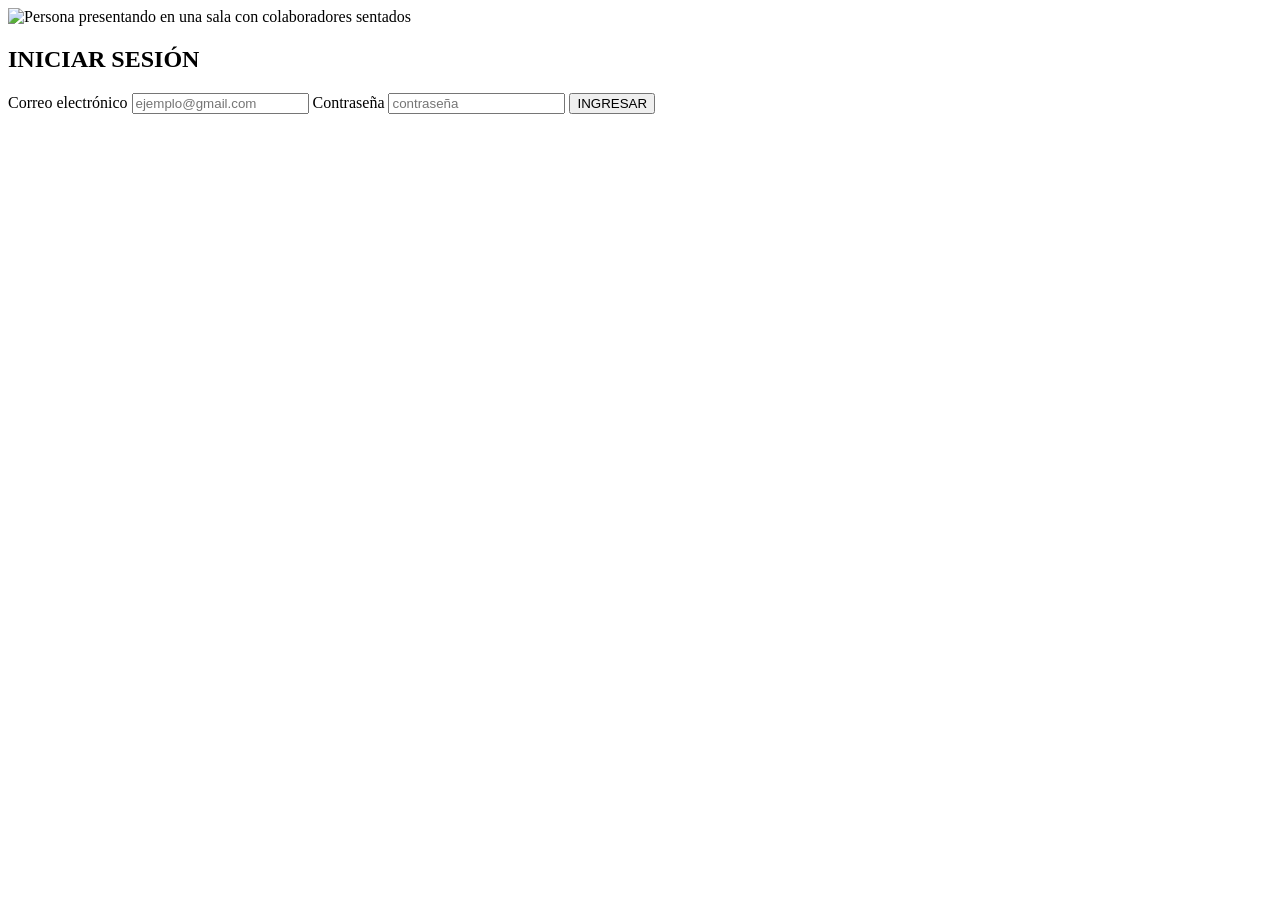
==== index.html @ b23589d6 "Add files via upload" ====
<!DOCTYPE html>
<html lang="es">
<head>
  <meta charset="UTF-8">
  <meta name="viewport" content="width=device-width, initial-scale=1">
  <meta name="theme-color" content="#2347F5">
  <title>Control de asistencia</title>

  <!-- Tipografía Lexend (si no carga, se usa una fuente del sistema) -->
  <link rel="preconnect" href="https://fonts.googleapis.com">
  <link rel="preconnect" href="https://fonts.gstatic.com" crossorigin>
  <link rel="stylesheet" href="https://fonts.googleapis.com/css2?family=Lexend:wght@400;600;700&display=swap">

  <!-- Estilos y script en archivos aparte -->
   
  <link rel="stylesheet" href="assets/css/images/login.css">
  <!-- <script src="assets/css/css/js/mein.js" defer></script> -->
  <script src="assets/css/css/js/mein.js"></script>
</head>
<body>

  <!-- PANTALLA 1: Inicio de sesión -->
  <section class="pantalla-sesion" id="sesion">

    <!-- Foto de la sala (para usar la de Figma: cambia el src por img/foto-sala.jpg) -->
    <img class="foto-sala" src="assets/css/images/imagen.png" alt="Persona presentando en una sala con colaboradores sentados">

    <!-- Formulario de inicio de sesión -->
    <form class="formulario-sesion">

      <!-- Título del formulario -->
      <h2 class="titulo-sesion">INICIAR SESIÓN</h2>

      <!-- Correo electrónico -->
      <label class="etiqueta-correo" for="correo">Correo electrónico</label>
      <input class="campo-correo" id="correo" type="email" placeholder="ejemplo@gmail.com" autocomplete="email" required>

      <!-- Contraseña -->
      <label class="etiqueta-contrasena" for="contrasena">Contraseña</label>
      <input class="campo-contrasena" id="contrasena" type="password" placeholder="contraseña" autocomplete="current-password" required>

      <!-- Botón para ingresar -->
      <button class="boton-ingresar" type="submit">INGRESAR</button>
    </form>
  </section>

  <!-- PANTALLA 2: Panel de inicio -->
  <section class="pantalla-panel" id="panel" hidden>

    <!-- Franja superior con el botón de la esquina -->
    <header class="cabecera-panel">
      <!-- Botón de la esquina (cierra la sesión) -->
      <button class="boton-esquina" type="button" aria-label="Cerrar sesión"></button>
    </header>

    <!-- Tarjeta: Trabajadores -->
    <article class="tarjeta-trabajadores">
      <img class="icono-trabajadores" src="img/icono-trabajadores.svg" alt="">
      <span class="texto-trabajadores">Trabajadores</span>
    </article>

    <!-- Tarjeta: Tardanzas -->
    <article class="tarjeta-tardanzas">
      <img class="icono-tardanzas" src="img/icono-tardanzas.svg" alt="">
      <span class="texto-tardanzas">Tardanzas</span>
    </article>

    <!-- Tarjeta: Presentes -->
    <article class="tarjeta-presentes">
      <img class="icono-presentes" src="img/icono-presentes.svg" alt="">
      <span class="texto-presentes">Presentes</span>
    </article>

    <!-- Tarjeta: Faltaron -->
    <article class="tarjeta-faltaron">
      <img class="icono-faltaron" src="img/icono-faltaron.svg" alt="">
      <span class="texto-faltaron">Faltaron</span>
    </article>

    <!-- Barra ancha para marcar asistencia con el rostro -->
    <a class="barra-seleccion" href="#rostro">
      <img class="icono-barra" src="img/icono-rostro.svg" alt="">
      <span class="texto-marcar">Marcar asistencia</span>
      <small class="subtexto-marcar">Rápido</small>
      <span class="flecha-barra" aria-hidden="true">›</span>
    </a>

    <!-- Barra de navegación inferior -->
    <nav class="barra-navegacion">
      <!-- Enlace: Inicio -->
      <a class="enlace-inicio" href="#panel" aria-current="page">
        <img class="icono-inicio" src="img/icono-inicio.svg" alt="">
        <span class="nombre-inicio">Inicio</span>
      </a>
      <!-- Enlace: Trabajadores -->
      <a class="enlace-trabajadores" href="#registro">
        <img class="icono-personas" src="img/icono-personas.svg" alt="">
        <span class="nombre-personas">Trabajadores</span>
      </a>
      <!-- Enlace: Asistencia -->
      <a class="enlace-asistencia" href="#registro">
        <img class="icono-reloj" src="img/icono-reloj.svg" alt="">
        <span class="nombre-asistencia">Asistencia</span>
      </a>
    </nav>
  </section>

  <!-- PANTALLA 3: Escaneo de rostro -->
  <section class="pantalla-rostro" id="rostro" hidden>

    <!-- Barra verde menta de estado -->
    <div class="barra-estado"></div>

    <!-- Instrucción para el usuario -->
    <p class="texto-instruccion">COLOCA TU ROSTRO EN EL CENTRO</p>

    <!-- Círculo de la cámara (toca o presiona Enter para escanear) -->
    <div class="circulo-camara" role="button" tabindex="0" aria-label="Iniciar escaneo facial">
      <!-- Ícono de rostro con marcos de escaneo -->
      <img class="icono-rostro" src="img/icono-rostro.svg" alt="">
    </div>
  </section>

  <!-- PANTALLA 4: Tabla de asistencia -->
  <section class="pantalla-registro" id="registro" hidden>

    <!-- Tarjeta blanca que contiene la tabla -->
    <div class="tarjeta-registro">

      <!-- Tabla de entradas y salidas -->
      <table class="tabla-asistencia">

        <!-- Cabecera de la tabla -->
        <thead class="cabecera-tabla">
          <tr class="fila-cabecera">
            <th class="titulo-colaborador" scope="col">Colaborador</th>
            <th class="titulo-entrada" scope="col">Entrada</th>
            <th class="titulo-salida" scope="col">Salida</th>
          </tr>
        </thead>

        <!-- Cuerpo de la tabla: 9 filas vacías como en el boceto -->
        <tbody class="cuerpo-tabla">
          <tr class="fila-registro"><td class="celda-colaborador"></td><td class="celda-entrada"></td><td class="celda-salida"></td></tr>
          <tr class="fila-registro"><td class="celda-colaborador"></td><td class="celda-entrada"></td><td class="celda-salida"></td></tr>
          <tr class="fila-registro"><td class="celda-colaborador"></td><td class="celda-entrada"></td><td class="celda-salida"></td></tr>
          <tr class="fila-registro"><td class="celda-colaborador"></td><td class="celda-entrada"></td><td class="celda-salida"></td></tr>
          <tr class="fila-registro"><td class="celda-colaborador"></td><td class="celda-entrada"></td><td class="celda-salida"></td></tr>
          <tr class="fila-registro"><td class="celda-colaborador"></td><td class="celda-entrada"></td><td class="celda-salida"></td></tr>
          <tr class="fila-registro"><td class="celda-colaborador"></td><td class="celda-entrada"></td><td class="celda-salida"></td></tr>
          <tr class="fila-registro"><td class="celda-colaborador"></td><td class="celda-entrada"></td><td class="celda-salida"></td></tr>
          <tr class="fila-registro"><td class="celda-colaborador"></td><td class="celda-entrada"></td><td class="celda-salida"></td></tr>
        </tbody>
      </table>
    </div>
  </section>

</body>
</html>
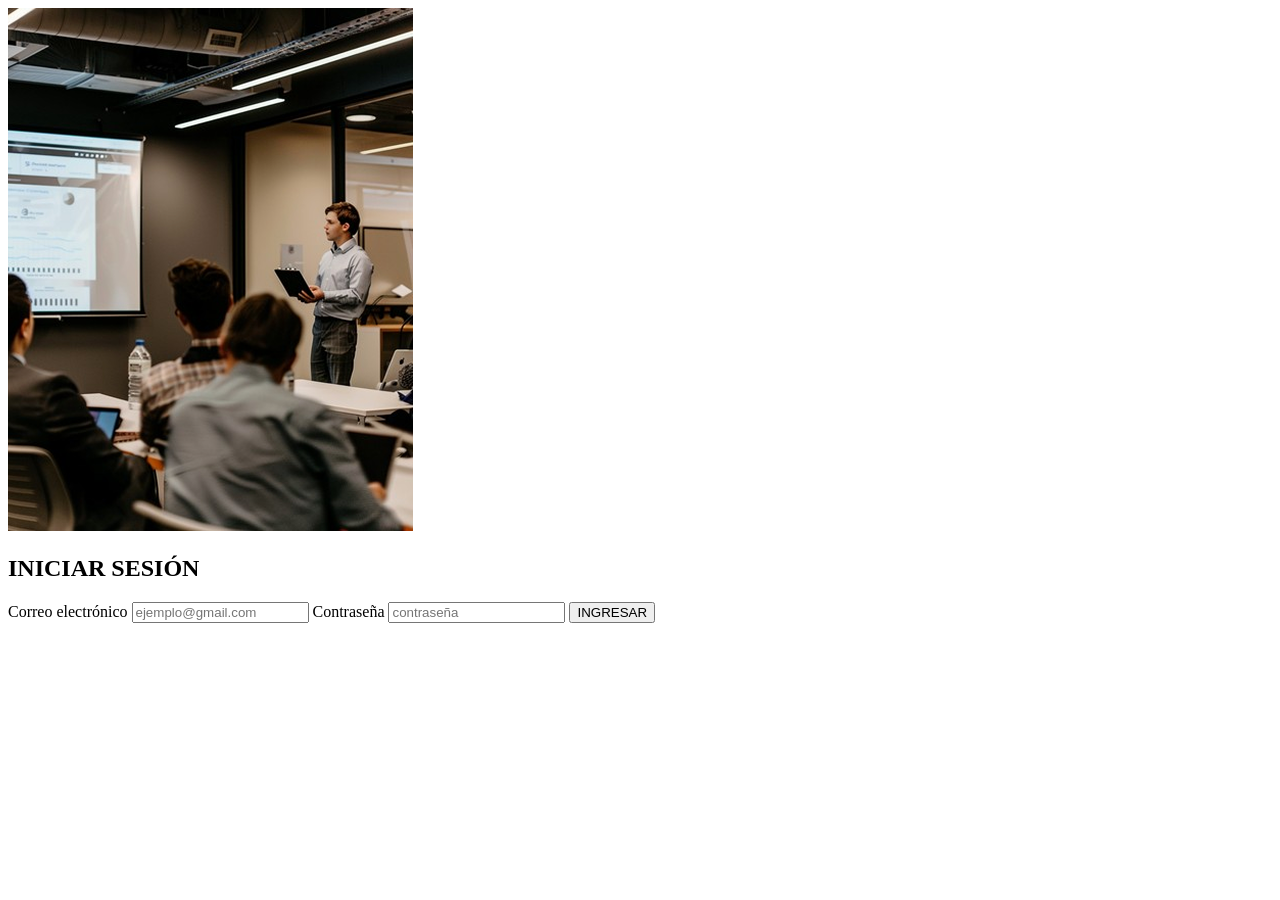
==== commit 4b05bf8e: "6" ====
--- a/index.html
+++ b/index.html
@@ -1,159 +1,162 @@
-<!DOCTYPE html>
-<html lang="es">
-<head>
-  <meta charset="UTF-8">
-  <meta name="viewport" content="width=device-width, initial-scale=1">
-  <meta name="theme-color" content="#2347F5">
-  <title>Control de asistencia</title>
-
-  <!-- Tipografía Lexend (si no carga, se usa una fuente del sistema) -->
-  <link rel="preconnect" href="https://fonts.googleapis.com">
-  <link rel="preconnect" href="https://fonts.gstatic.com" crossorigin>
-  <link rel="stylesheet" href="https://fonts.googleapis.com/css2?family=Lexend:wght@400;600;700&display=swap">
-
-  <!-- Estilos y script en archivos aparte -->
-   
-  <link rel="stylesheet" href="assets/css/images/login.css">
-  <!-- <script src="assets/css/css/js/mein.js" defer></script> -->
-  <script src="assets/css/css/js/mein.js"></script>
-</head>
-<body>
-
-  <!-- PANTALLA 1: Inicio de sesión -->
-  <section class="pantalla-sesion" id="sesion">
-
-    <!-- Foto de la sala (para usar la de Figma: cambia el src por img/foto-sala.jpg) -->
-    <img class="foto-sala" src="assets/css/images/imagen.png" alt="Persona presentando en una sala con colaboradores sentados">
-
-    <!-- Formulario de inicio de sesión -->
-    <form class="formulario-sesion">
-
-      <!-- Título del formulario -->
-      <h2 class="titulo-sesion">INICIAR SESIÓN</h2>
-
-      <!-- Correo electrónico -->
-      <label class="etiqueta-correo" for="correo">Correo electrónico</label>
-      <input class="campo-correo" id="correo" type="email" placeholder="ejemplo@gmail.com" autocomplete="email" required>
-
-      <!-- Contraseña -->
-      <label class="etiqueta-contrasena" for="contrasena">Contraseña</label>
-      <input class="campo-contrasena" id="contrasena" type="password" placeholder="contraseña" autocomplete="current-password" required>
-
-      <!-- Botón para ingresar -->
-      <button class="boton-ingresar" type="submit">INGRESAR</button>
-    </form>
-  </section>
-
-  <!-- PANTALLA 2: Panel de inicio -->
-  <section class="pantalla-panel" id="panel" hidden>
-
-    <!-- Franja superior con el botón de la esquina -->
-    <header class="cabecera-panel">
-      <!-- Botón de la esquina (cierra la sesión) -->
-      <button class="boton-esquina" type="button" aria-label="Cerrar sesión"></button>
-    </header>
-
-    <!-- Tarjeta: Trabajadores -->
-    <article class="tarjeta-trabajadores">
-      <img class="icono-trabajadores" src="img/icono-trabajadores.svg" alt="">
-      <span class="texto-trabajadores">Trabajadores</span>
-    </article>
-
-    <!-- Tarjeta: Tardanzas -->
-    <article class="tarjeta-tardanzas">
-      <img class="icono-tardanzas" src="img/icono-tardanzas.svg" alt="">
-      <span class="texto-tardanzas">Tardanzas</span>
-    </article>
-
-    <!-- Tarjeta: Presentes -->
-    <article class="tarjeta-presentes">
-      <img class="icono-presentes" src="img/icono-presentes.svg" alt="">
-      <span class="texto-presentes">Presentes</span>
-    </article>
-
-    <!-- Tarjeta: Faltaron -->
-    <article class="tarjeta-faltaron">
-      <img class="icono-faltaron" src="img/icono-faltaron.svg" alt="">
-      <span class="texto-faltaron">Faltaron</span>
-    </article>
-
-    <!-- Barra ancha para marcar asistencia con el rostro -->
-    <a class="barra-seleccion" href="#rostro">
-      <img class="icono-barra" src="img/icono-rostro.svg" alt="">
-      <span class="texto-marcar">Marcar asistencia</span>
-      <small class="subtexto-marcar">Rápido</small>
-      <span class="flecha-barra" aria-hidden="true">›</span>
-    </a>
-
-    <!-- Barra de navegación inferior -->
-    <nav class="barra-navegacion">
-      <!-- Enlace: Inicio -->
-      <a class="enlace-inicio" href="#panel" aria-current="page">
-        <img class="icono-inicio" src="img/icono-inicio.svg" alt="">
-        <span class="nombre-inicio">Inicio</span>
-      </a>
-      <!-- Enlace: Trabajadores -->
-      <a class="enlace-trabajadores" href="#registro">
-        <img class="icono-personas" src="img/icono-personas.svg" alt="">
-        <span class="nombre-personas">Trabajadores</span>
-      </a>
-      <!-- Enlace: Asistencia -->
-      <a class="enlace-asistencia" href="#registro">
-        <img class="icono-reloj" src="img/icono-reloj.svg" alt="">
-        <span class="nombre-asistencia">Asistencia</span>
-      </a>
-    </nav>
-  </section>
-
-  <!-- PANTALLA 3: Escaneo de rostro -->
-  <section class="pantalla-rostro" id="rostro" hidden>
-
-    <!-- Barra verde menta de estado -->
-    <div class="barra-estado"></div>
-
-    <!-- Instrucción para el usuario -->
-    <p class="texto-instruccion">COLOCA TU ROSTRO EN EL CENTRO</p>
-
-    <!-- Círculo de la cámara (toca o presiona Enter para escanear) -->
-    <div class="circulo-camara" role="button" tabindex="0" aria-label="Iniciar escaneo facial">
-      <!-- Ícono de rostro con marcos de escaneo -->
-      <img class="icono-rostro" src="img/icono-rostro.svg" alt="">
-    </div>
-  </section>
-
-  <!-- PANTALLA 4: Tabla de asistencia -->
-  <section class="pantalla-registro" id="registro" hidden>
-
-    <!-- Tarjeta blanca que contiene la tabla -->
-    <div class="tarjeta-registro">
-
-      <!-- Tabla de entradas y salidas -->
-      <table class="tabla-asistencia">
-
-        <!-- Cabecera de la tabla -->
-        <thead class="cabecera-tabla">
-          <tr class="fila-cabecera">
-            <th class="titulo-colaborador" scope="col">Colaborador</th>
-            <th class="titulo-entrada" scope="col">Entrada</th>
-            <th class="titulo-salida" scope="col">Salida</th>
-          </tr>
-        </thead>
-
-        <!-- Cuerpo de la tabla: 9 filas vacías como en el boceto -->
-        <tbody class="cuerpo-tabla">
-          <tr class="fila-registro"><td class="celda-colaborador"></td><td class="celda-entrada"></td><td class="celda-salida"></td></tr>
-          <tr class="fila-registro"><td class="celda-colaborador"></td><td class="celda-entrada"></td><td class="celda-salida"></td></tr>
-          <tr class="fila-registro"><td class="celda-colaborador"></td><td class="celda-entrada"></td><td class="celda-salida"></td></tr>
-          <tr class="fila-registro"><td class="celda-colaborador"></td><td class="celda-entrada"></td><td class="celda-salida"></td></tr>
-          <tr class="fila-registro"><td class="celda-colaborador"></td><td class="celda-entrada"></td><td class="celda-salida"></td></tr>
-          <tr class="fila-registro"><td class="celda-colaborador"></td><td class="celda-entrada"></td><td class="celda-salida"></td></tr>
-          <tr class="fila-registro"><td class="celda-colaborador"></td><td class="celda-entrada"></td><td class="celda-salida"></td></tr>
-          <tr class="fila-registro"><td class="celda-colaborador"></td><td class="celda-entrada"></td><td class="celda-salida"></td></tr>
-          <tr class="fila-registro"><td class="celda-colaborador"></td><td class="celda-entrada"></td><td class="celda-salida"></td></tr>
-        </tbody>
-      </table>
-    </div>
-  </section>
-
-</body>
-</html>
+<!DOCTYPE html>
+<html lang="es">
+<head>
+  <meta charset="UTF-8">
+  <meta name="viewport" content="width=device-width, initial-scale=1">
+  <meta name="theme-color" content="#2347F5">
+  <title>Control de asistencia</title>
+
+    <title>Control de asistencia</title>
+
+  <!-- Tipografía Lexend (si no carga, se usa una fuente del sistema) -->
+  <link rel="preconnect" href="https://fonts.googleapis.com">
+  <link rel="preconnect" href="https://fonts.gstatic.com" crossorigin>
+  <link rel="stylesheet" href="https://fonts.googleapis.com/css2?family=Lexend:wght@400;600;700&display=swap">
+
+  <!-- Estilos y script en archivos aparte -->
+   
+  <link rel="stylesheet" href="assets/css/images/login.css">
+  <!-- <script src="assets/css/css/js/mein.js" defer></script> -->
+
+  <script src="assets/css/css/js/mein.js"></script>
+</head>
+<body>
+
+  <!-- PANTALLA 1: Inicio de sesión -->
+  <section class="pantalla-sesion" id="sesion">
+
+    <!-- Foto de la sala (para usar la de Figma: cambia el src por img/foto-sala.jpg) -->
+    <img class="foto-sala" src="assets/css/css/images/imagen.png" alt="Persona presentando en una sala con colaboradores sentados">
+
+    <!-- Formulario de inicio de sesión -->
+    <form class="formulario-sesion">
+
+      <!-- Título del formulario -->
+      <h2 class="titulo-sesion">INICIAR SESIÓN</h2>
+
+      <!-- Correo electrónico -->
+      <label class="etiqueta-correo" for="correo">Correo electrónico</label>
+      <input class="campo-correo" id="correo" type="email" placeholder="ejemplo@gmail.com" autocomplete="email" required>
+
+      <!-- Contraseña -->
+      <label class="etiqueta-contrasena" for="contrasena">Contraseña</label>
+      <input class="campo-contrasena" id="contrasena" type="password" placeholder="contraseña" autocomplete="current-password" required>
+
+      <!-- Botón para ingresar -->
+      <button class="boton-ingresar" type="submit">INGRESAR</button>
+    </form>
+  </section>
+
+  <!-- PANTALLA 2: Panel de inicio -->
+  <section class="pantalla-panel" id="panel" hidden>
+
+    <!-- Franja superior con el botón de la esquina -->
+    <header class="cabecera-panel">
+      <!-- Botón de la esquina (cierra la sesión) -->
+      <button class="boton-esquina" type="button" aria-label="Cerrar sesión"></button>
+    </header>
+
+    <!-- Tarjeta: Trabajadores -->
+    <article class="tarjeta-trabajadores">
+      <img class="icono-trabajadores" src="img/icono-trabajadores.svg" alt="">
+      <span class="texto-trabajadores">Trabajadores</span>
+    </article>
+
+    <!-- Tarjeta: Tardanzas -->
+    <article class="tarjeta-tardanzas">
+      <img class="icono-tardanzas" src="img/icono-tardanzas.svg" alt="">
+      <span class="texto-tardanzas">Tardanzas</span>
+    </article>
+
+    <!-- Tarjeta: Presentes -->
+    <article class="tarjeta-presentes">
+      <img class="icono-presentes" src="img/icono-presentes.svg" alt="">
+      <span class="texto-presentes">Presentes</span>
+    </article>
+
+    <!-- Tarjeta: Faltaron -->
+    <article class="tarjeta-faltaron">
+      <img class="icono-faltaron" src="img/icono-faltaron.svg" alt="">
+      <span class="texto-faltaron">Faltaron</span>
+    </article>
+
+    <!-- Barra ancha para marcar asistencia con el rostro -->
+    <a class="barra-seleccion" href="#rostro">
+      <img class="icono-barra" src="img/icono-rostro.svg" alt="">
+      <span class="texto-marcar">Marcar asistencia</span>
+      <small class="subtexto-marcar">Rápido</small>
+      <span class="flecha-barra" aria-hidden="true">›</span>
+    </a>
+
+    <!-- Barra de navegación inferior -->
+    <nav class="barra-navegacion">
+      <!-- Enlace: Inicio -->
+      <a class="enlace-inicio" href="#panel" aria-current="page">
+        <img class="icono-inicio" src="img/icono-inicio.svg" alt="">
+        <span class="nombre-inicio">Inicio</span>
+      </a>
+      <!-- Enlace: Trabajadores -->
+      <a class="enlace-trabajadores" href="#registro">
+        <img class="icono-personas" src="img/icono-personas.svg" alt="">
+        <span class="nombre-personas">Trabajadores</span>
+      </a>
+      <!-- Enlace: Asistencia -->
+      <a class="enlace-asistencia" href="#registro">
+        <img class="icono-reloj" src="img/icono-reloj.svg" alt="">
+        <span class="nombre-asistencia">Asistencia</span>
+      </a>
+    </nav>
+  </section>
+
+  <!-- PANTALLA 3: Escaneo de rostro -->
+  <section class="pantalla-rostro" id="rostro" hidden>
+
+    <!-- Barra verde menta de estado -->
+    <div class="barra-estado"></div>
+
+    <!-- Instrucción para el usuario -->
+    <p class="texto-instruccion">COLOCA TU ROSTRO EN EL CENTRO</p>
+
+    <!-- Círculo de la cámara (toca o presiona Enter para escanear) -->
+    <div class="circulo-camara" role="button" tabindex="0" aria-label="Iniciar escaneo facial">
+      <!-- Ícono de rostro con marcos de escaneo -->
+      <img class="icono-rostro" src="img/icono-rostro.svg" alt="">
+    </div>
+  </section>
+
+  <!-- PANTALLA 4: Tabla de asistencia -->
+  <section class="pantalla-registro" id="registro" hidden>
+
+    <!-- Tarjeta blanca que contiene la tabla -->
+    <div class="tarjeta-registro">
+
+      <!-- Tabla de entradas y salidas -->
+      <table class="tabla-asistencia">
+
+        <!-- Cabecera de la tabla -->
+        <thead class="cabecera-tabla">
+          <tr class="fila-cabecera">
+            <th class="titulo-colaborador" scope="col">Colaborador</th>
+            <th class="titulo-entrada" scope="col">Entrada</th>
+            <th class="titulo-salida" scope="col">Salida</th>
+          </tr>
+        </thead>
+
+        <!-- Cuerpo de la tabla: 9 filas vacías como en el boceto -->
+        <tbody class="cuerpo-tabla">
+          <tr class="fila-registro"><td class="celda-colaborador"></td><td class="celda-entrada"></td><td class="celda-salida"></td></tr>
+          <tr class="fila-registro"><td class="celda-colaborador"></td><td class="celda-entrada"></td><td class="celda-salida"></td></tr>
+          <tr class="fila-registro"><td class="celda-colaborador"></td><td class="celda-entrada"></td><td class="celda-salida"></td></tr>
+          <tr class="fila-registro"><td class="celda-colaborador"></td><td class="celda-entrada"></td><td class="celda-salida"></td></tr>
+          <tr class="fila-registro"><td class="celda-colaborador"></td><td class="celda-entrada"></td><td class="celda-salida"></td></tr>
+          <tr class="fila-registro"><td class="celda-colaborador"></td><td class="celda-entrada"></td><td class="celda-salida"></td></tr>
+          <tr class="fila-registro"><td class="celda-colaborador"></td><td class="celda-entrada"></td><td class="celda-salida"></td></tr>
+          <tr class="fila-registro"><td class="celda-colaborador"></td><td class="celda-entrada"></td><td class="celda-salida"></td></tr>
+          <tr class="fila-registro"><td class="celda-colaborador"></td><td class="celda-entrada"></td><td class="celda-salida"></td></tr>
+        </tbody>
+      </table>
+    </div>
+  </section>
+
+</body>
+</html>
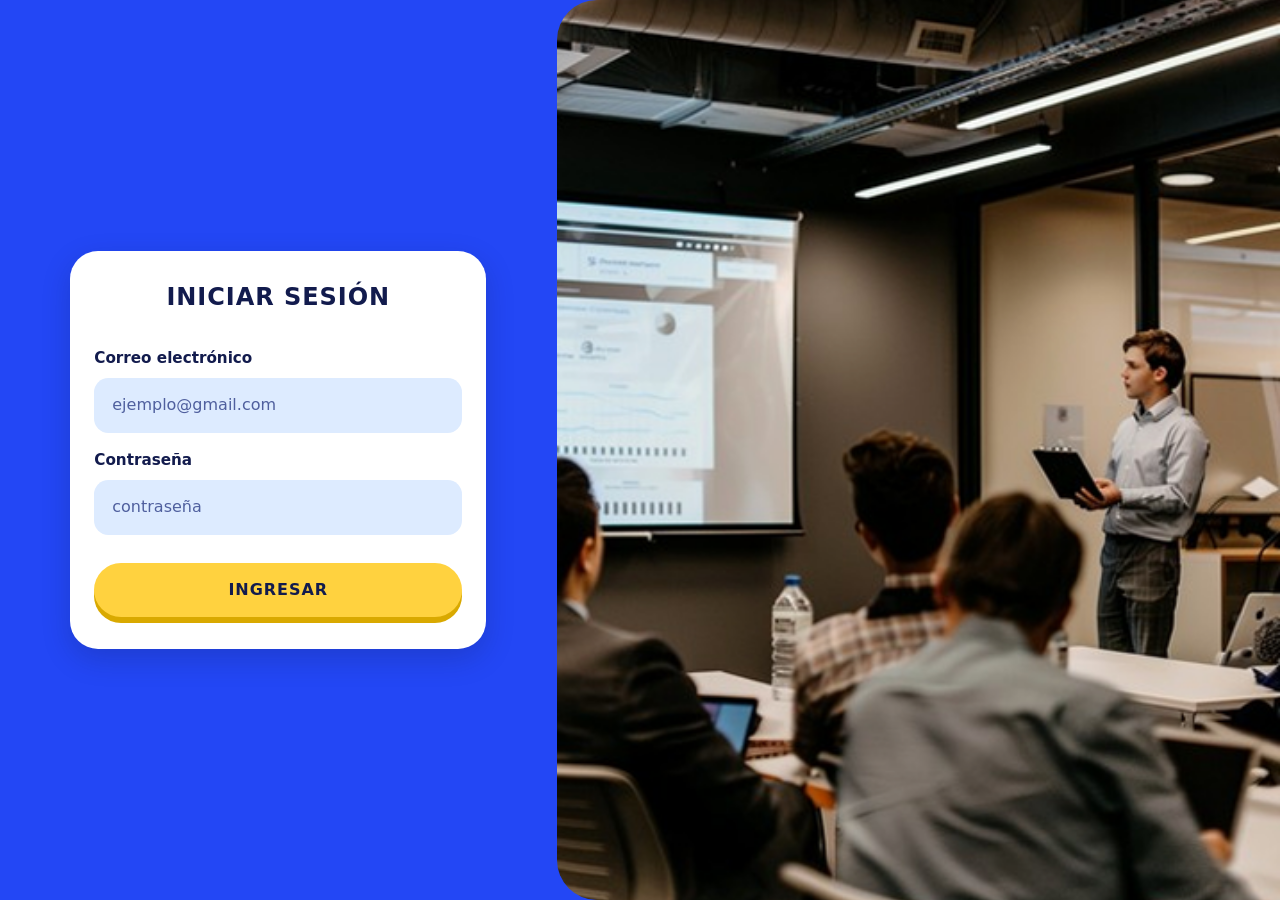
==== commit ec9c6639: "2" ====
--- a/index.html
+++ b/index.html
@@ -15,7 +15,7 @@
 
   <!-- Estilos y script en archivos aparte -->
    
-  <link rel="stylesheet" href="assets/css/images/login.css">
+  <link rel="stylesheet" href="assets/css/css/login.css">
   <!-- <script src="assets/css/css/js/mein.js" defer></script> -->
 
   <script src="assets/css/css/js/mein.js"></script>
--- a/assets/css/css/login.css
+++ b/assets/css/css/login.css
@@ -0,0 +1,498 @@
+/* =========================================================
+   CONTROL DE ASISTENCIA - Estilos
+   Enfoque mobile-first:
+   - Base: celular
+   - @media (min-width: 834px): tablet
+   - @media (min-width: 1100px): laptop
+   ========================================================= */
+
+
+/* ---------- Variables de color y medidas ---------- */
+:root {
+  --tinta: #121B4D;      /* azul noche: textos y fondo de la pantalla de rostro */
+  --cobalto: #2347F5;    /* azul principal */
+  --menta: #35E8C0;      /* acento verde menta */
+  --amarillo: #FFD23F;   /* botón principal y tarjeta Tardanzas */
+  --verde: #2ED47A;      /* tarjeta Presentes */
+  --coral: #FF4D6D;      /* tarjeta Faltaron */
+  --celeste: #4CC9FF;    /* tarjeta Trabajadores */
+  --hielo: #EAF0FF;      /* fondo claro */
+  --blanco: #FFFFFF;
+  --radio: 1.25rem;
+  --sombra: 0 10px 28px rgba(18, 27, 77, 0.22);
+  --foco: var(--cobalto);
+
+  font-family: "Lexend", "Trebuchet MS", system-ui, sans-serif;
+}
+
+
+/* ---------- Reinicio y base ---------- */
+*,
+*::before,
+*::after {
+  box-sizing: border-box;
+}
+
+body {
+  margin: 0;
+  color: var(--tinta);
+  background: var(--hielo);
+  line-height: 1.5;
+}
+
+/* Las pantallas ocultas con "hidden" no deben mostrarse nunca */
+[hidden] {
+  display: none !important;
+}
+
+img {
+  display: block;
+  max-width: 100%;
+}
+
+/* Foco visible para quien navega con teclado */
+:focus-visible {
+  outline: 3px solid var(--foco);
+  outline-offset: 3px;
+}
+
+
+/* =========================================================
+   PANTALLA 1: INICIO DE SESIÓN
+   Celular: foto arriba y tarjeta que se monta sobre ella.
+   ========================================================= */
+.pantalla-sesion {
+  min-height: 100svh;
+  display: flex;
+  flex-direction: column;
+  background: var(--cobalto);
+}
+
+/* Foto de la sala */
+.foto-sala {
+  width: 100%;
+  height: 38svh;
+  object-fit: cover;
+  border-radius: 0 0 2rem 2rem;
+}
+
+/* Tarjeta blanca del formulario */
+.formulario-sesion {
+  position: relative;
+  display: flex;
+  flex-direction: column;
+  gap: 0.5rem;
+  margin: -2.5rem 1rem 1.5rem;
+  padding: 1.75rem 1.5rem 2rem;
+  background: var(--blanco);
+  border-radius: 1.75rem;
+  box-shadow: var(--sombra);
+}
+
+.titulo-sesion {
+  margin: 0 0 1rem;
+  font-size: 1.5rem;
+  text-align: center;
+  letter-spacing: 0.04em;
+}
+
+.etiqueta-correo,
+.etiqueta-contrasena {
+  margin-top: 0.5rem;
+  font-size: 0.95rem;
+  font-weight: 600;
+}
+
+/* Campos de texto */
+.campo-correo,
+.campo-contrasena {
+  padding: 0.85rem 1rem;
+  font: inherit;
+  color: var(--tinta);
+  background: #DDEBFF;
+  border: 2px solid transparent;
+  border-radius: 0.9rem;
+}
+
+.campo-correo::placeholder,
+.campo-contrasena::placeholder {
+  color: #4F5F9E;
+}
+
+.campo-correo:focus,
+.campo-contrasena:focus {
+  background: var(--blanco);
+  border-color: var(--cobalto);
+  outline: none;
+}
+
+/* Botón principal */
+.boton-ingresar {
+  margin-top: 1.25rem;
+  padding: 0.95rem 1rem;
+  font: inherit;
+  font-weight: 700;
+  letter-spacing: 0.06em;
+  color: var(--tinta);
+  background: var(--amarillo);
+  border: 0;
+  border-radius: 999px;
+  cursor: pointer;
+  box-shadow: 0 6px 0 #D9A900;
+  transition: transform 0.15s, box-shadow 0.15s;
+}
+
+.boton-ingresar:hover {
+  transform: translateY(-2px);
+  box-shadow: 0 8px 0 #D9A900;
+}
+
+.boton-ingresar:active {
+  transform: translateY(4px);
+  box-shadow: 0 2px 0 #D9A900;
+}
+
+
+/* =========================================================
+   PANTALLA 2: PANEL DE INICIO
+   Celular: cuadrícula de 2 columnas (tarjetas 2x2).
+   ========================================================= */
+.pantalla-panel {
+  --margen: 1rem;
+
+  min-height: 100svh;
+  display: grid;
+  grid-template-columns: 1fr 1fr;
+  grid-template-rows: auto auto auto auto 1fr;
+  gap: 0.9rem;
+  padding: 0 var(--margen) 1rem;
+  align-content: start;
+  background: var(--hielo);
+}
+
+/* Franja superior a todo el ancho */
+.cabecera-panel {
+  grid-column: 1 / -1;
+  display: flex;
+  justify-content: flex-end;
+  align-items: center;
+  margin: 0 calc(var(--margen) * -1) 0.25rem;
+  padding: 0.75rem var(--margen);
+  background: var(--blanco);
+  box-shadow: 0 2px 10px rgba(18, 27, 77, 0.12);
+}
+
+/* Botón redondo de la esquina */
+.boton-esquina {
+  width: 2.75rem;
+  height: 2.75rem;
+  background: var(--celeste) url("../img/icono-salir.svg") center / 55% no-repeat;
+  border: 0;
+  border-radius: 50%;
+  cursor: pointer;
+}
+
+/* Tarjetas de resumen (icono arriba, texto abajo) */
+.tarjeta-trabajadores,
+.tarjeta-tardanzas,
+.tarjeta-presentes,
+.tarjeta-faltaron {
+  display: flex;
+  flex-direction: column;
+  align-items: center;
+  justify-content: center;
+  gap: 0.75rem;
+  min-height: 9.5rem;
+  padding: 1rem;
+  font-weight: 700;
+  text-align: center;
+  color: var(--tinta);
+  border-radius: var(--radio);
+  box-shadow: var(--sombra);
+}
+
+.tarjeta-trabajadores { background: var(--celeste); }
+.tarjeta-tardanzas    { background: var(--amarillo); }
+.tarjeta-presentes    { background: var(--verde); }
+.tarjeta-faltaron     { background: var(--coral); }
+
+/* Íconos de las tarjetas dentro de un círculo blanco */
+.icono-trabajadores,
+.icono-tardanzas,
+.icono-presentes,
+.icono-faltaron {
+  width: 3.75rem;
+  height: 3.75rem;
+  padding: 0.8rem;
+  background: var(--blanco);
+  border-radius: 50%;
+}
+
+/* Barra ancha "Marcar asistencia" */
+.barra-seleccion {
+  grid-column: 1 / -1;
+  display: grid;
+  grid-template-columns: auto 1fr auto;
+  grid-template-areas:
+    "icono titulo flecha"
+    "icono sub    flecha";
+  column-gap: 1rem;
+  align-items: center;
+  padding: 1rem 1.1rem;
+  color: var(--blanco);
+  text-decoration: none;
+  background: var(--cobalto);
+  border-radius: var(--radio);
+  box-shadow: var(--sombra);
+}
+
+.icono-barra {
+  grid-area: icono;
+  width: 3rem;
+  height: 3rem;
+}
+
+.texto-marcar {
+  grid-area: titulo;
+  align-self: end;
+  font-size: 1.1rem;
+  font-weight: 700;
+}
+
+.subtexto-marcar {
+  grid-area: sub;
+  align-self: start;
+  font-size: 0.85rem;
+  color: #E6EEFF;
+}
+
+.flecha-barra {
+  grid-area: flecha;
+  display: grid;
+  place-items: center;
+  width: 2.4rem;
+  height: 2.4rem;
+  padding-bottom: 0.15rem;
+  font-size: 1.6rem;
+  line-height: 1;
+  color: var(--tinta);
+  background: var(--menta);
+  border-radius: 50%;
+}
+
+/* Barra de navegación flotante, pegada abajo */
+.barra-navegacion {
+  grid-column: 1 / -1;
+  align-self: end;
+  position: sticky;
+  bottom: 0.75rem;
+  display: flex;
+  justify-content: space-around;
+  gap: 0.25rem;
+  padding: 0.5rem;
+  background: var(--blanco);
+  border-radius: 2rem;
+  box-shadow: var(--sombra);
+}
+
+.enlace-inicio,
+.enlace-trabajadores,
+.enlace-asistencia {
+  flex: 1;
+  display: flex;
+  flex-direction: column;
+  align-items: center;
+  gap: 0.2rem;
+  padding: 0.55rem 0.5rem;
+  font-size: 0.78rem;
+  font-weight: 600;
+  color: var(--tinta);
+  text-decoration: none;
+  border-radius: 1.4rem;
+}
+
+.icono-inicio,
+.icono-personas,
+.icono-reloj {
+  width: 1.75rem;
+  height: 1.75rem;
+}
+
+/* Enlace de la pantalla actual: fondo azul e ícono blanco */
+.barra-navegacion a[aria-current="page"] {
+  color: var(--blanco);
+  background: var(--cobalto);
+}
+
+.barra-navegacion a[aria-current="page"] img {
+  filter: brightness(0) invert(1);
+}
+
+
+/* =========================================================
+   TABLET (desde 834px)
+   - Sesión: tarjeta a la IZQUIERDA y foto a la derecha.
+   - Panel: la barra "Marcar asistencia" sube y las 4 tarjetas
+     pasan a una sola fila.
+   - Rostro: círculo a la izquierda y texto a la derecha.
+   ========================================================= */
+@media (min-width: 834px) {
+
+  /* Pantalla 1 */
+  .pantalla-sesion {
+    display: grid;
+    grid-template-columns: minmax(24rem, 1fr) 1.15fr;
+    align-items: center;
+  }
+
+  .foto-sala {
+    grid-column: 2;
+    grid-row: 1;
+    height: 100svh;
+    border-radius: 2.5rem 0 0 2.5rem;
+  }
+
+  .formulario-sesion {
+    grid-column: 1;
+    grid-row: 1;
+    width: min(26rem, calc(100% - 3rem));
+    margin: 0 auto;
+  }
+
+  /* Pantalla 2 */
+  .pantalla-panel {
+    --margen: 2rem;
+
+    grid-template-columns: repeat(4, 1fr);
+    grid-template-rows: auto auto auto 1fr;
+    gap: 1.25rem;
+    padding-bottom: 1.5rem;
+  }
+
+  .cabecera-panel {
+    grid-row: 1;
+  }
+
+  .barra-seleccion {
+    grid-row: 2;
+  }
+
+  .tarjeta-trabajadores,
+  .tarjeta-tardanzas,
+  .tarjeta-presentes,
+  .tarjeta-faltaron {
+    grid-row: 3;
+    min-height: 12rem;
+    font-size: 1.1rem;
+  }
+
+  .barra-navegacion {
+    grid-row: 4;
+    justify-self: center;
+    width: min(30rem, 100%);
+  }
+
+  /* Pantalla 3 */
+  .pantalla-rostro {
+    display: grid;
+    grid-template-columns: auto minmax(0, 22rem);
+    grid-template-areas:
+      "circulo barra"
+      "circulo texto";
+    justify-content: center;
+    align-content: center;
+    column-gap: 4rem;
+    row-gap: 1.25rem;
+  }
+
+  .circulo-camara {
+    grid-area: circulo;
+    width: min(34vw, 26rem);
+  }
+
+  .barra-estado {
+    grid-area: barra;
+    align-self: end;
+    width: 100%;
+  }
+
+  .texto-instruccion {
+    grid-area: texto;
+    align-self: start;
+    max-width: none;
+    font-size: 1.4rem;
+    text-align: left;
+  }
+
+  /* Pantalla 4 */
+  .tarjeta-registro {
+    padding: 1.25rem;
+  }
+
+  .titulo-colaborador,
+  .titulo-entrada,
+  .titulo-salida {
+    font-size: 1.1rem;
+  }
+
+  .celda-colaborador,
+  .celda-entrada,
+  .celda-salida {
+    height: 3.25rem;
+  }
+}
+
+
+/* =========================================================
+   LAPTOP (desde 1100px)
+   Contenido centrado con ancho máximo.
+   ========================================================= */
+@media (min-width: 1100px) {
+
+  .pantalla-sesion {
+    grid-template-columns: minmax(28rem, 1fr) 1.3fr;
+  }
+
+  .pantalla-panel {
+    --margen: max(2rem, calc((100vw - 72rem) / 2));
+  }
+
+  .barra-seleccion {
+    padding: 1.4rem 1.75rem;
+  }
+
+  .texto-marcar {
+    font-size: 1.35rem;
+  }
+
+  .tarjeta-trabajadores,
+  .tarjeta-tardanzas,
+  .tarjeta-presentes,
+  .tarjeta-faltaron {
+    min-height: 14rem;
+    font-size: 1.25rem;
+  }
+
+  .icono-trabajadores,
+  .icono-tardanzas,
+  .icono-presentes,
+  .icono-faltaron {
+    width: 4.5rem;
+    height: 4.5rem;
+  }
+}
+
+
+/* =========================================================
+   ACCESIBILIDAD: sin animaciones si la persona lo prefiere
+   ========================================================= */
+@media (prefers-reduced-motion: reduce) {
+  .circulo-camara::before,
+  .circulo-camara::after {
+    animation: none;
+  }
+
+  .boton-ingresar {
+    transition: none;
+  }
+}
